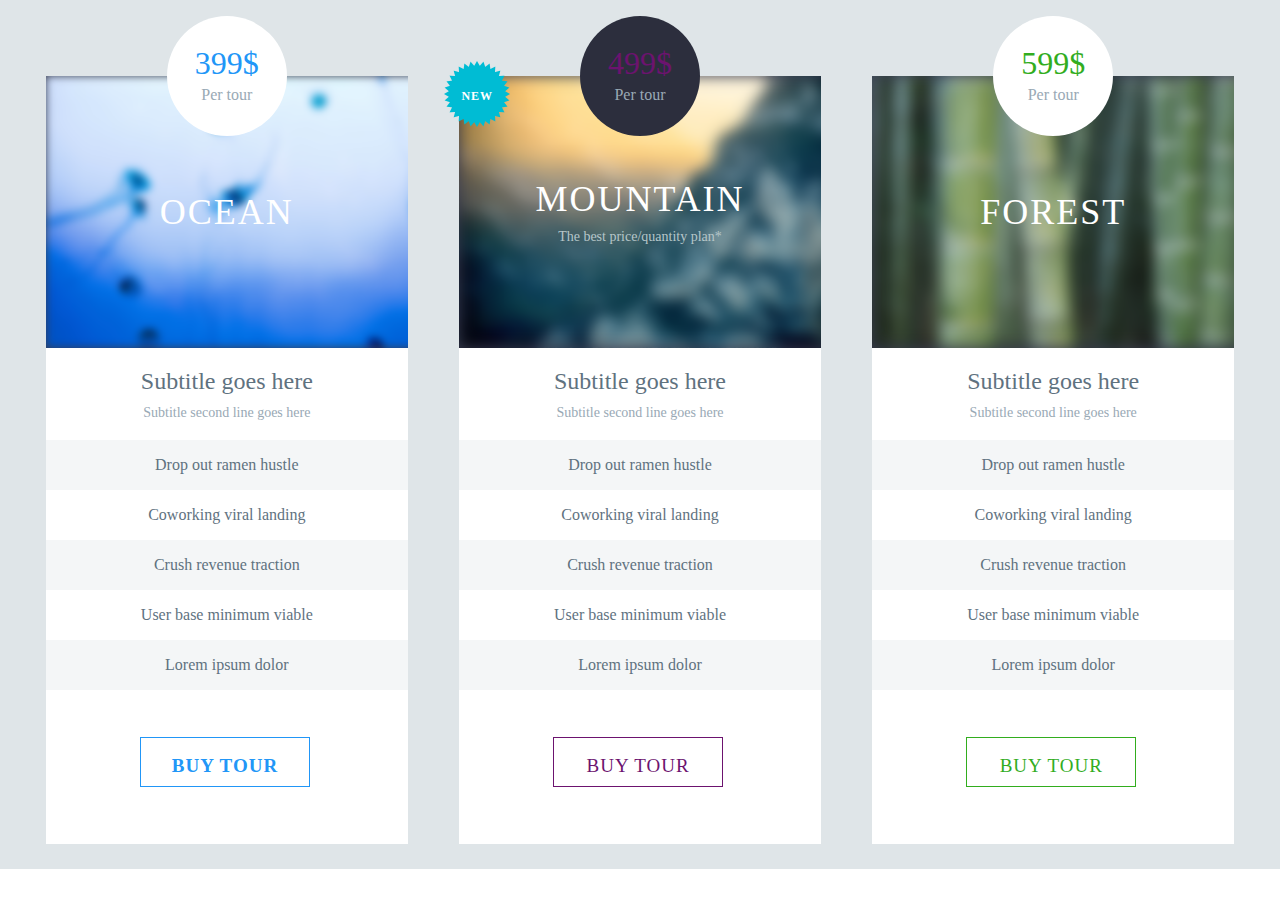
==== popup.html @ 31c784b2 "Remake repo" ====
<!DOCTYPE html>
<html lang="en">
  <head>
    <meta charset="UTF-8" />
    <meta name="viewport" content="width=device-width, initial-scale=1.0" />
    <title>Document</title>
    <link rel="stylesheet" href="popup.css" />
    <script src="popup.js"></script>
  </head>
  <body>
    <div class="background background1">
      <div class="price-table">
        <div class="price-box ocean">
            <div>
                <p class="price">399$</p>
                <p class="price-subtitle">Per tour</p>
            </div>
        </div>
        <div class="drop-out">
          <div class="descripe-box ocean-theme">
            <p class="descripe-first-subtitle">OCEAN</p>
          </div>
          <div class="subcription">
            <div>
                <p class="subtitle">Subtitle goes here</p>
                <p class="second-subtitle">Subtitle second line goes here</p>
            </div>
        </div>
          <div class="dropout-text">
            <p class="">Drop out ramen hustle</p>
            <p class="">Coworking viral landing</p>
            <p class="">Crush revenue traction</p>
            <p class="">User base minimum viable</p>
            <p class="">Lorem ipsum dolor</p>
          </div>
          <div>
            <button id="button" class="btn btn-1">Buy tour</button>
          </div>
        </div>
      </div>
      <div class="price-table">
        <div class="price-box mountain">
            <div>
                <p>499$</p>
                <p class="price-subtitle">Per tour</p>
            </div>
        </div>
        <div class="new">
            <p class="new-title">New</p>
        </div>
        <div class="drop-out">
          <div class="descripe-box mountain-theme">
            <div>
                <p class="descripe-first-subtitle">Mountain</p>
                <p class="descripe-second-subtitle">The best price/quantity plan*</p>
            </div>
         </div>
          <div class="subcription">
            <div>
                <p class="subtitle">Subtitle goes here</p>
                <p class="second-subtitle">Subtitle second line goes here</p>
            </div>
        </div>
          <div class="dropout-text">
            <p class="">Drop out ramen hustle</p>
            <p class="">Coworking viral landing</p>
            <p class="">Crush revenue traction</p>
            <p class="">User base minimum viable</p>
            <p class="">Lorem ipsum dolor</p>
          </div>
          <div>
            <button id="button" class="btn btn-2">Buy tour</button>
          </div>
        </div>
      </div>
      <div class="price-table">
        <div class="price-box forest">
              <div>
                <p class="price">599$</p>
                <p class="price-subtitle">Per tour</p>
            </div>
        </div>
        <div class="drop-out">
          <div class="descripe-box forest-theme">
            <p class="descripe-first-subtitle">Forest</p>
        </div>
        <div class="subcription">
            <div>
                <p class="subtitle">Subtitle goes here</p>
                <p class="second-subtitle">Subtitle second line goes here</p>
            </div>
        </div>
          <div class="dropout-text">
            <p class="">Drop out ramen hustle</p>
            <p class="">Coworking viral landing</p>
            <p class="">Crush revenue traction</p>
            <p class="">User base minimum viable</p>
            <p class="">Lorem ipsum dolor</p>
          </div>
          <div>
            <button id="button" class="btn btn-3">Buy tour</button>
          </div>
        </div>
      </div>
    </div>
  </body>
</html>
---- popup.css ----
/* .background{
    width: 1920px;
    height: 1088px;
    padd
    background-color: #99a7a2;
} */
html{

}
body{
    height: 100%;
    margin: 0;
    padding: 0;
}


.background1{
    width: 100%;
    height: 100%;
    /* opacity: 0.702; */
    background-color: #dfe5e8;
    display: flex;
    justify-content: center;
    align-items: center;
}

.price-table{   
    width: 362px;
    height: 768px;
    margin: 2%;
    position: relative;
    padding-top: 50px;
}

/* Price radius box */
.price-box{
    width: 120px;
    height: 120px;
    border-radius: 60px;
    position: absolute;
    left:50%;
    transform: translate(-50%,-50%);
    z-index: 1;
    display: flex;
    justify-content: center;
    align-items: center;
    font-size: 32px;
    line-height: 37px;
    font-weight: 300;
    font-family: "Source Sans Pro";
    text-align: center;
}

.price-box p{
    margin: 0px !important;
}



.price-subtitle{
    font-size: 16px;
    line-height: 25px;
    color: #99a9b5;
    font-weight: 400;
    font-family: "Source Sans Pro";
    text-align: center;
}
/* .price{
    font-size: 32px;
    line-height: 37px;
    color: #2196f7;
    font-weight: 300;
    font-family: "Source Sans Pro";
    text-align: center;
} */
/* sub box */
.descripe-box{
    width: 362px;
    height: 272px;
    background-color: #393d50;
    display: flex;
    justify-content: center;
    align-items: center;
}
.descripe-box p{
    margin: 0px !important;
}

/* style */
.ocean{
    background-color: #ffffff;
    color: #2196f7;
}
.forest{
    background-color: #ffffff;
    color: #32ad1e;
}
.mountain{
    background-color: #2c2e3d;
    color: #6c136f;
}
/* dropout theme */
.ocean-theme{
    background-image: url(static/image/ocean.png);
    background-size: cover;
}
.mountain-theme{
    background-image: url(static/image/mountain.png);
    background-size: cover;
}
.forest-theme{
    background-image: url(static/image/forest.png);
    background-size: cover;
}
.descripe-first-subtitle{
    font-size: 36px;
    letter-spacing: 2px;
    line-height: 50px;
    text-transform: uppercase;
    color: #ffffff;
    font-weight: 300;
    font-family: "Montserrat";
    text-align: center;
}
.descripe-second-subtitle{
    font-size: 14px;
    line-height: 25px;
    color: #b6c6c9;
    font-weight: 400;
    font-family: "Source Sans Pro";
    text-align: center;
}
/* dropout */
.drop-out{
    width: 362px;
    height: 768px;
    background-color: #ffffff;
}
.dropout-text{
    width: 180px;
    height: 331px;
    font-size: 16px;
    line-height: 50px;
    color: #5f727f;
    font-weight: 400;
    font-family: "Source Sans Pro";
    text-align: center;
    display: contents;
}
.dropout-text p{
    margin: 0px !important;
}
.dropout-text p:nth-child(odd){
    width: 362px;
    height: 50px;
    background-color: #f4f6f7;
}
/* button */
.btn{
    cursor: pointer;
    width: 170px;
    height: 50px;
    background-color: #ffffff;
    border: 1px solid #2196f7;
    font-size: 15px;
    letter-spacing: 1px;
    line-height: 54px;
    text-transform: uppercase;
    color: #2196f7;
    font-weight: bold;
    font-family: "Montserrat";
    text-align: center;
    margin-top: 13%;
    margin-left: 26%;
}
.btn-1{
    width: 170px;
    height: 50px;
    background-color: #ffffff;
    border: 1px solid #2196f7;
    font-size: 19px;
    letter-spacing: 1px;
    line-height: 54px;
    text-transform: uppercase;
    color: #2196f7;
    font-weight: bold;
    font-family: "Montserrat";
    text-align: center;
    margin-top: 13%;
    margin-left: 26%;
}
.btn-2{
    width: 170px;
    height: 50px;
    background-color: #ffffff;
    border: 1px solid #6c136f;
    font-size: 19px;
    letter-spacing: 1px;
    line-height: 54px;
    text-transform: uppercase;
    color: #6c136f;
    font-weight: 300;
    font-family: "Montserrat";
    text-align: center;
    margin-top: 13%;
    margin-left: 26%;
}
.btn-3{
    width: 170px;
    height: 50px;
    background-color: #ffffff;
    border: 1px solid #32ad1e;
    font-size: 19px;
    letter-spacing: 1px;
    line-height: 54px;
    text-transform: uppercase;
    color: #32ad1e;
    font-weight: 300;
    font-family: "Montserrat";
    text-align: center;
    margin-top: 13%;
    margin-left: 26%;
}
.btn-1:hover{
    font-size: 19px;
    letter-spacing: 1px;
    line-height: 54px;
    text-transform: uppercase;
    color: #ffffff;
    font-weight: 300;
    font-family: "Montserrat";
    text-align: center;
    width: 170px;
    height: 50px;
    background-color: #2196f7;
    margin-top: 13%;
    margin-left: 26%;
}
.btn-2:hover{
    font-size: 19px;
    letter-spacing: 1px;
    line-height: 54px;
    text-transform: uppercase;
    color: #ffffff;
    font-weight: 300;
    font-family: "Montserrat";
    text-align: center;
    width: 170px;
    height: 50px;
    background-color: #6c136f;
    margin-top: 13%;
    margin-left: 26%;
}
.btn-3:hover{
    font-size: 19px;
    letter-spacing: 1px;
    line-height: 54px;
    text-transform: uppercase;
    color: #ffffff;
    font-weight: 300;
    font-family: "Montserrat";
    text-align: center;
    width: 170px;
    height: 50px;
    background-color: #32ad1e;
    margin-top: 13%;
    margin-left: 26%;
}
/* dropout-subtitle */
.subcription{
    display: flex;
    justify-content: center;
    align-items: center;
    padding: 15px;
}
.subcription p {
    margin: 0px !important;

}
.subtitle{
    font-size: 24px;
    line-height: 37px;
    color: #5f727f;
    font-weight: 300;
    font-family: "Source Sans Pro";
    text-align: center;
}
.second-subtitle{
    font-size: 14px;
    line-height: 25px;
    color: #99a9b5;
    font-weight: 400;
    font-family: "Source Sans Pro";
    text-align: center;
}
/* New-pick */
.new{
    width: 66px;
    height: 66px;
    font-size: 12px;
    letter-spacing: 1px;
    line-height: 50px;
    text-transform: uppercase;
    color: #ffffff;
    font-weight: 700;
    font-family: "Montserrat";
    position: absolute;
    z-index: 1;
    transform: translate(-15px,-15px);
    background-image: url(static/image/newmark.png);
    background-size: cover;
}
.new-title{
    position: absolute;
    transform: translate(55%,-5%);
}


/* responsive */
/* for vertical phone */
/* for horizontal phone */
@media screen and (max-width:480px) and (min-width:321px){
    
}
/* for vertical tablet */
@media screen and (max-width:749px) and (min-width:481px){
    
}
/* for horizontal tablet  and vertical big tablet*/
@media screen and (max-width:1023px) and (min-width:750px){
    .price-table{
        width: 200px;
        height: 360px;
        padding: 20px;
        text-align: center;
        align-items: center;
    }
    .price-box{
        width: 58px;
        height: 58px;
        border-radius: 45px;
        font-size: 14px;
        line-height: 12px;
    }
    .price-subtitle{
        font-size: 10px;
        line-height: 6px;
    }
    .descripe-box{
        width: 195px;
        height: 110px;
    }
    .descripe-first-subtitle{
        font-size: 14px;
        letter-spacing: 2px;
        line-height: 25px;
    }
    .descripe-second-subtitle{
        font-size: 10px;
        line-height: 1%;
    }
    .drop-out{
        width: 195px;
        height: 360px;
    }
    .dropout-text{
        width: 195px;
        height: 140px;
        font-size: 12px;
        line-height: 30px;
    }
    .dropout-text p:nth-child(odd){
        width: 195px;
        height: 30px;
    }
    /* button */
    .btn{
        margin-top: 8%;
        margin-left: 3%;
    }
    .btn-1{
        width: 80px;
        height: 25px;
        font-size: 8px;
        line-height: 16.5px;
    }
    .btn-2{
        width: 80px;
        height: 25px;
        font-size: 8px;
        line-height: 16.5px;
    }
    .btn-3{
        width: 80px;
        height: 25px;
        font-size: 8px;
        line-height: 16.5px;
    }
    .btn-1:hover{
        margin-top: 8%;
        margin-left: 3%;
        width: 80px;
        height: 25px;
        font-size: 8px;
        line-height: 16.5px;
    }
    .btn-2:hover{
        margin-top: 8%;
        margin-left: 3%;
        width: 80px;
        height: 25px;
        font-size: 8px;
        line-height: 16.5px;
    }
    .btn-3:hover{
        margin-top: 8%;
        margin-left: 3%;
        width: 80px;
        height: 25px;
        font-size: 8px;
        line-height: 16.5px;
    }
    /* dropout-subtitle */
    .subcription{
        padding: 10px;
    }
    .subtitle{
        font-size: 14px;
        line-height: 14px;
    }
    .second-subtitle{
        font-size: 10px;
        line-height: 10px;
    }
    /* New-pick */
    .new{
        max-width: 40px;
        max-height: 40px;
        font-size: 10px;
        letter-spacing: 1px;
        line-height: 20px;
        transform: translate(-15px,-15px);
    }
    .new-title{
        position: absolute;
        transform: translate(30%,0%);
    }
    
}
/* for horizontal big tablet*/
@media screen and (min-width: 1024px) and (max-width: 1240px){
    .price-table{
        width: 250px;
        height: 550px;
        padding: 20px;
        text-align: center;
        align-items: center;
    }
    .price-box{
        width: 60px;
        height: 60px;
        border-radius: 60px;
        font-size: 14px;
        line-height: 12px;
    }
    .price-subtitle{
        font-size: 12px;
        line-height: 6px;
    }
    .descripe-box{
        width: 250px;
        height: 140px;
    }
    .descripe-first-subtitle{
        font-size: 18px;
        letter-spacing: 2px;
        line-height: 25px;
    }
    .descripe-second-subtitle{
        font-size: 14px;
        line-height: 1%;
    }
    .drop-out{
        width: 250px;
        height: 550px;
    }
    .dropout-text{
        width: 250px;
        height: 180px;
        font-size: 12px;
        line-height: 50px;
    }
    .dropout-text p:nth-child(odd){
        width: 250px;
        height: 50px;
    }
    /* button */
    .btn{
        margin-top: 12%;
        margin-left: 0%;
    }
    .btn-1{
        width: 100px;
        height: 35px;
        font-size: 12px;
        line-height: 16.5px;
    }
    .btn-2{
        width: 100px;
        height: 35px;
        font-size: 12px;
        line-height: 16.5px;
    }
    .btn-3{
        width: 100px;
        height: 35px;
        font-size: 12px;
        line-height: 16.5px;
    }
    .btn-1:hover{
        margin-top: 12%;
        margin-left: 0%;
        width: 100px;
        height: 35px;
        font-size: 12px;
        line-height: 16.5px;
    }
    .btn-2:hover{
        margin-top: 12%;
        margin-left: 0%;
        width: 100px;
        height: 35px;
        font-size: 12px;
        line-height: 16.5px;
    }
    .btn-3:hover{
        margin-top: 12%;
        margin-left: 0%;
        width: 100px;
        height: 35px;
        font-size: 12px;
        line-height: 16.5px;
    }
    /* dropout-subtitle */
    .subcription{
        padding: 20px;
    }
    .subtitle{
        font-size: 16px;
        line-height: 16px;
    }
    .second-subtitle{
        font-size: 12px;
        line-height: 20px;
    }
    /* New-pick */
    .new{
        max-width: 55px;
        max-height: 55px;
        font-size: 12px;
        letter-spacing: 1px;
        line-height: 20px;
        transform: translate(-20px,-15px);
    }
    .new-title{
        position: absolute;
        transform: translate(40%,25%);
    }
}
/* for desktop*/
@media screen and (min-width: 1240px) {
    .background1, .price-table , .drop-out{
        max-width: 100%;
    }
}
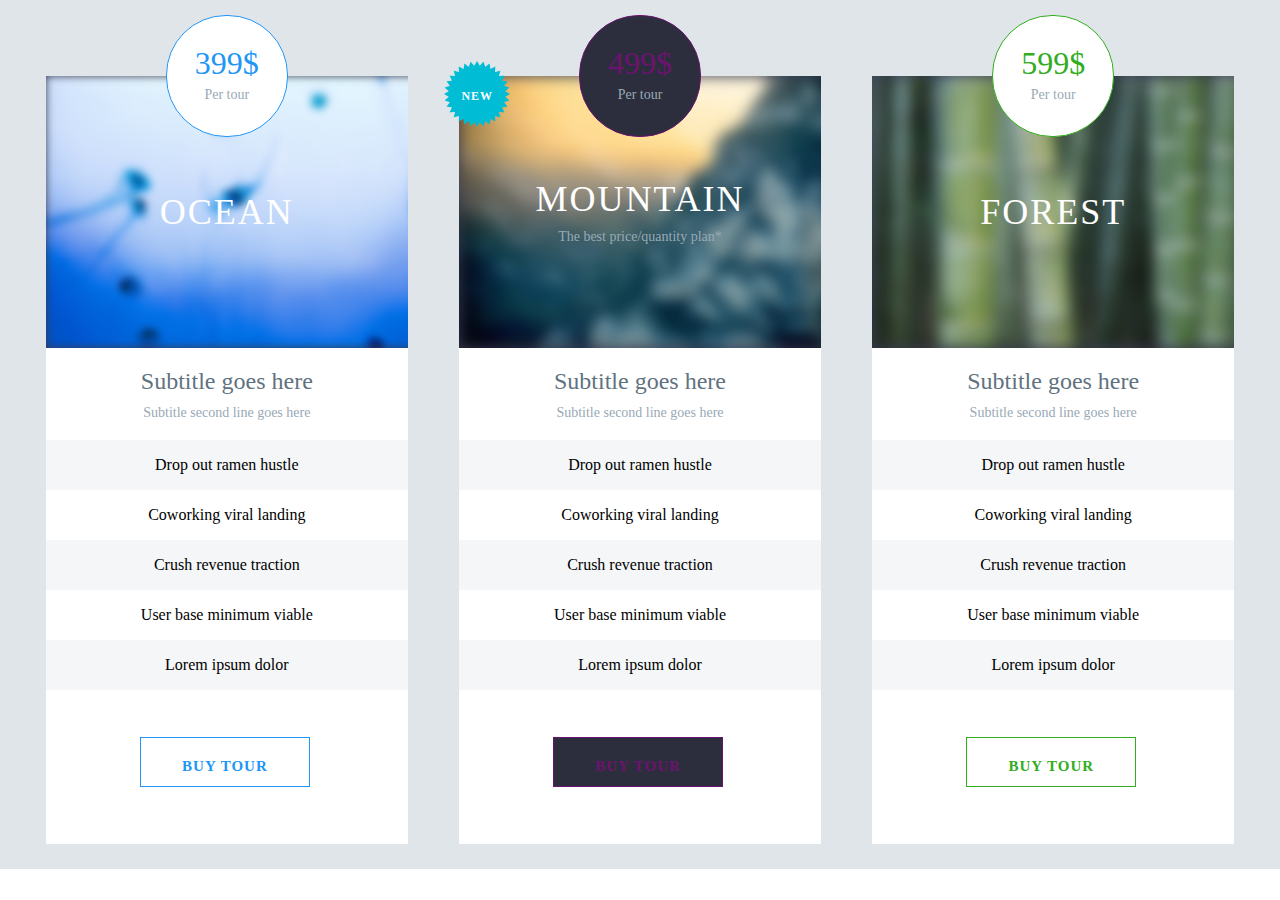
==== commit 278f8a05: "Fix All comment lines" ====
--- a/popup.html
+++ b/popup.html
@@ -8,17 +8,17 @@
     <script src="popup.js"></script>
   </head>
   <body>
-    <div class="background background1">
+    <div class="flex container">
       <div class="price-table">
         <div class="price-box ocean">
             <div>
-                <p class="price">399$</p>
-                <p class="price-subtitle">Per tour</p>
+                <p> 399$ </p>
+                <p class="second-subtitle">Per tour</p>
             </div>
         </div>
         <div class="drop-out">
           <div class="descripe-box ocean-theme">
-            <p class="descripe-first-subtitle">OCEAN</p>
+            <p class="description">OCEAN</p>
           </div>
           <div class="subcription">
             <div>
@@ -34,7 +34,7 @@
             <p class="">Lorem ipsum dolor</p>
           </div>
           <div>
-            <button id="button" class="btn btn-1">Buy tour</button>
+            <button id="button" class="btn ocean">Buy tour</button>
           </div>
         </div>
       </div>
@@ -42,7 +42,7 @@
         <div class="price-box mountain">
             <div>
                 <p>499$</p>
-                <p class="price-subtitle">Per tour</p>
+                <p class="second-subtitle">Per tour</p>
             </div>
         </div>
         <div class="new">
@@ -51,8 +51,8 @@
         <div class="drop-out">
           <div class="descripe-box mountain-theme">
             <div>
-                <p class="descripe-first-subtitle">Mountain</p>
-                <p class="descripe-second-subtitle">The best price/quantity plan*</p>
+                <p class="description">Mountain</p>
+                <p class="second-subtitle">The best price/quantity plan*</p>
             </div>
          </div>
           <div class="subcription">
@@ -69,7 +69,7 @@
             <p class="">Lorem ipsum dolor</p>
           </div>
           <div>
-            <button id="button" class="btn btn-2">Buy tour</button>
+            <button id="button" class="btn mountain">Buy tour</button>
           </div>
         </div>
       </div>
@@ -77,12 +77,12 @@
         <div class="price-box forest">
               <div>
                 <p class="price">599$</p>
-                <p class="price-subtitle">Per tour</p>
+                <p class="second-subtitle">Per tour</p>
             </div>
         </div>
         <div class="drop-out">
           <div class="descripe-box forest-theme">
-            <p class="descripe-first-subtitle">Forest</p>
+            <p class="description">Forest</p>
         </div>
         <div class="subcription">
             <div>
@@ -91,14 +91,14 @@
             </div>
         </div>
           <div class="dropout-text">
-            <p class="">Drop out ramen hustle</p>
-            <p class="">Coworking viral landing</p>
-            <p class="">Crush revenue traction</p>
-            <p class="">User base minimum viable</p>
-            <p class="">Lorem ipsum dolor</p>
+            <p>Drop out ramen hustle</p>
+            <p>Coworking viral landing</p>
+            <p>Crush revenue traction</p>
+            <p>User base minimum viable</p>
+            <p>Lorem ipsum dolor</p>
           </div>
           <div>
-            <button id="button" class="btn btn-3">Buy tour</button>
+            <button id="button" class="btn forest">Buy tour</button>
           </div>
         </div>
       </div>
--- a/popup.css
+++ b/popup.css
@@ -1,27 +1,37 @@
-/* .background{
-    width: 1920px;
-    height: 1088px;
-    padd
-    background-color: #99a7a2;
-} */
+:root{
+    --blue: #2196f7;
+    --gray: #dfe5e8;
+    --purple: #6c136f;
+    --green: #32ad1e;
+    --white: #ffffff;
+    --q-black: #393d50;
+    --q-white: #f4f6f7;
+    --q-gray: #5f727f;
+    --qq-gray: #99a9b5;
+    --qq-black: #2c2e3d;
+}
+
 html{
 
 }
+*{
+    font-family: "Source Sans Pro";
+}
 body{
-    height: 100%;
     margin: 0;
     padding: 0;
 }
-
-
-.background1{
+/* flex box */
+.flex{
+    display: flex;
+    justify-content: center;
+    align-items: center;
+}
+.container{
     width: 100%;
     height: 100%;
     /* opacity: 0.702; */
-    background-color: #dfe5e8;
-    display: flex;
-    justify-content: center;
-    align-items: center;
+    background-color: var(--gray);
 }
 
 .price-table{   
@@ -47,7 +57,6 @@
     font-size: 32px;
     line-height: 37px;
     font-weight: 300;
-    font-family: "Source Sans Pro";
     text-align: center;
 }
 
@@ -55,29 +64,11 @@
     margin: 0px !important;
 }
 
-
-
-.price-subtitle{
-    font-size: 16px;
-    line-height: 25px;
-    color: #99a9b5;
-    font-weight: 400;
-    font-family: "Source Sans Pro";
-    text-align: center;
-}
-/* .price{
-    font-size: 32px;
-    line-height: 37px;
-    color: #2196f7;
-    font-weight: 300;
-    font-family: "Source Sans Pro";
-    text-align: center;
-} */
 /* sub box */
 .descripe-box{
     width: 362px;
     height: 272px;
-    background-color: #393d50;
+    background-color: var(--q-black);
     display: flex;
     justify-content: center;
     align-items: center;
@@ -88,16 +79,19 @@
 
 /* style */
 .ocean{
-    background-color: #ffffff;
-    color: #2196f7;
+    border: 1px solid var(--blue);
+    background-color: var(--white);
+    color: var(--blue);
 }
 .forest{
-    background-color: #ffffff;
-    color: #32ad1e;
+    border: 1px solid var(--green);
+    background-color: var(--white);
+    color: var(--green);
 }
 .mountain{
-    background-color: #2c2e3d;
-    color: #6c136f;
+    border: 1px solid var(--purple);
+    background-color: var(--qq-black);
+    color: var(--purple);
 }
 /* dropout theme */
 .ocean-theme{
@@ -112,38 +106,29 @@
     background-image: url(static/image/forest.png);
     background-size: cover;
 }
-.descripe-first-subtitle{
+.description{
     font-size: 36px;
     letter-spacing: 2px;
     line-height: 50px;
     text-transform: uppercase;
-    color: #ffffff;
+    color: var(--white);
     font-weight: 300;
     font-family: "Montserrat";
     text-align: center;
 }
-.descripe-second-subtitle{
-    font-size: 14px;
-    line-height: 25px;
-    color: #b6c6c9;
-    font-weight: 400;
-    font-family: "Source Sans Pro";
-    text-align: center;
-}
+
 /* dropout */
 .drop-out{
     width: 362px;
     height: 768px;
-    background-color: #ffffff;
+    background-color: var(--white);
 }
 .dropout-text{
     width: 180px;
     height: 331px;
     font-size: 16px;
     line-height: 50px;
-    color: #5f727f;
     font-weight: 400;
-    font-family: "Source Sans Pro";
     text-align: center;
     display: contents;
 }
@@ -153,116 +138,66 @@
 .dropout-text p:nth-child(odd){
     width: 362px;
     height: 50px;
-    background-color: #f4f6f7;
+    background-color: var(--q-white);
 }
 /* button */
 .btn{
     cursor: pointer;
     width: 170px;
     height: 50px;
-    background-color: #ffffff;
-    border: 1px solid #2196f7;
     font-size: 15px;
     letter-spacing: 1px;
     line-height: 54px;
     text-transform: uppercase;
-    color: #2196f7;
-    font-weight: bold;
+    font-weight: bolder ;
     font-family: "Montserrat";
     text-align: center;
     margin-top: 13%;
     margin-left: 26%;
 }
-.btn-1{
-    width: 170px;
-    height: 50px;
-    background-color: #ffffff;
-    border: 1px solid #2196f7;
+.btn.forest:hover{
     font-size: 19px;
     letter-spacing: 1px;
     line-height: 54px;
     text-transform: uppercase;
-    color: #2196f7;
-    font-weight: bold;
+    color: var(--white);
+    font-weight: 300;
     font-family: "Montserrat";
     text-align: center;
+    width: 170px;
+    height: 50px;
+    background-color: var(--green);
     margin-top: 13%;
     margin-left: 26%;
 }
-.btn-2{
-    width: 170px;
-    height: 50px;
-    background-color: #ffffff;
-    border: 1px solid #6c136f;
+
+.btn.ocean:hover{
     font-size: 19px;
     letter-spacing: 1px;
     line-height: 54px;
     text-transform: uppercase;
-    color: #6c136f;
+    color: var(--white);
     font-weight: 300;
     font-family: "Montserrat";
     text-align: center;
+    width: 170px;
+    height: 50px;
+    background-color: var(--blue);
     margin-top: 13%;
     margin-left: 26%;
 }
-.btn-3{
-    width: 170px;
-    height: 50px;
-    background-color: #ffffff;
-    border: 1px solid #32ad1e;
+.btn.mountain:hover{
     font-size: 19px;
     letter-spacing: 1px;
     line-height: 54px;
     text-transform: uppercase;
-    color: #32ad1e;
+    color: var(--white);
     font-weight: 300;
     font-family: "Montserrat";
     text-align: center;
-    margin-top: 13%;
-    margin-left: 26%;
-}
-.btn-1:hover{
-    font-size: 19px;
-    letter-spacing: 1px;
-    line-height: 54px;
-    text-transform: uppercase;
-    color: #ffffff;
-    font-weight: 300;
-    font-family: "Montserrat";
-    text-align: center;
     width: 170px;
     height: 50px;
-    background-color: #2196f7;
-    margin-top: 13%;
-    margin-left: 26%;
-}
-.btn-2:hover{
-    font-size: 19px;
-    letter-spacing: 1px;
-    line-height: 54px;
-    text-transform: uppercase;
-    color: #ffffff;
-    font-weight: 300;
-    font-family: "Montserrat";
-    text-align: center;
-    width: 170px;
-    height: 50px;
-    background-color: #6c136f;
-    margin-top: 13%;
-    margin-left: 26%;
-}
-.btn-3:hover{
-    font-size: 19px;
-    letter-spacing: 1px;
-    line-height: 54px;
-    text-transform: uppercase;
-    color: #ffffff;
-    font-weight: 300;
-    font-family: "Montserrat";
-    text-align: center;
-    width: 170px;
-    height: 50px;
-    background-color: #32ad1e;
+    background-color: var(--purple);
     margin-top: 13%;
     margin-left: 26%;
 }
@@ -275,22 +210,19 @@
 }
 .subcription p {
     margin: 0px !important;
-
 }
 .subtitle{
     font-size: 24px;
     line-height: 37px;
-    color: #5f727f;
+    color: var(--q-gray);
     font-weight: 300;
-    font-family: "Source Sans Pro";
     text-align: center;
 }
 .second-subtitle{
     font-size: 14px;
     line-height: 25px;
-    color: #99a9b5;
+    color: var(--qq-gray);
     font-weight: 400;
-    font-family: "Source Sans Pro";
     text-align: center;
 }
 /* New-pick */
@@ -301,7 +233,7 @@
     letter-spacing: 1px;
     line-height: 50px;
     text-transform: uppercase;
-    color: #ffffff;
+    color: var(--white);
     font-weight: 700;
     font-family: "Montserrat";
     position: absolute;
@@ -318,16 +250,18 @@
 
 /* responsive */
 /* for vertical phone */
+@media screen and (max-width: 320px) {
+    
+}
 /* for horizontal phone */
 @media screen and (max-width:480px) and (min-width:321px){
     
 }
 /* for vertical tablet */
 @media screen and (max-width:749px) and (min-width:481px){
-    
-}
-/* for horizontal tablet  and vertical big tablet*/
-@media screen and (max-width:1023px) and (min-width:750px){
+    .flex{
+        flex-wrap: wrap;
+    }
     .price-table{
         width: 200px;
         height: 360px;
@@ -342,23 +276,15 @@
         font-size: 14px;
         line-height: 12px;
     }
-    .price-subtitle{
-        font-size: 10px;
-        line-height: 6px;
-    }
     .descripe-box{
         width: 195px;
         height: 110px;
     }
-    .descripe-first-subtitle{
+    .description{
         font-size: 14px;
         letter-spacing: 2px;
         line-height: 25px;
     }
-    .descripe-second-subtitle{
-        font-size: 10px;
-        line-height: 1%;
-    }
     .drop-out{
         width: 195px;
         height: 360px;
@@ -377,42 +303,28 @@
     .btn{
         margin-top: 8%;
         margin-left: 3%;
-    }
-    .btn-1{
         width: 80px;
         height: 25px;
         font-size: 8px;
         line-height: 16.5px;
     }
-    .btn-2{
+    .btn.ocean:hover{
+        margin-top: 8%;
+        margin-left: 3%;
         width: 80px;
         height: 25px;
         font-size: 8px;
         line-height: 16.5px;
     }
-    .btn-3{
+    .btn.mountain:hover{
+        margin-top: 8%;
+        margin-left: 3%;
         width: 80px;
         height: 25px;
         font-size: 8px;
         line-height: 16.5px;
     }
-    .btn-1:hover{
-        margin-top: 8%;
-        margin-left: 3%;
-        width: 80px;
-        height: 25px;
-        font-size: 8px;
-        line-height: 16.5px;
-    }
-    .btn-2:hover{
-        margin-top: 8%;
-        margin-left: 3%;
-        width: 80px;
-        height: 25px;
-        font-size: 8px;
-        line-height: 16.5px;
-    }
-    .btn-3:hover{
+    .btn.forest:hover{
         margin-top: 8%;
         margin-left: 3%;
         width: 80px;
@@ -445,6 +357,107 @@
         position: absolute;
         transform: translate(30%,0%);
     }
+}
+/* for horizontal tablet  and vertical big tablet*/
+@media screen and (max-width:1023px) and (min-width:750px){
+    .flex{
+        flex-wrap: wrap;
+    }
+    .price-table{
+        width: 350px;
+        height: 750px;
+        padding: 50px;
+        text-align: center;
+        align-items: center;
+    }
+    .price-box{
+        width: 100px;
+        height: 100px;
+        border-radius: 50px;
+        font-size: 30px;
+        line-height: 30px;
+    }
+    .descripe-box{
+        width: 350px;
+        height: 220px;
+    }
+    .description{
+        font-size: 30px;
+        letter-spacing: 2px;
+        line-height: 25px;
+    }
+    .drop-out{
+        width: 350px;
+        height: 750px;
+    }
+    .dropout-text{
+        width: 350px;
+        height: 140px;
+        font-size: 15px;
+        line-height: 60px;
+    }
+    .dropout-text p:nth-child(odd){
+        width: 350px;
+        height: 60px;
+    }
+    /* button */
+    .btn{
+        margin-top: 12%;
+        margin-left: 3%;
+        width: 150px;
+        height: 45px;
+        font-size: 20px;
+        line-height: 30px;
+    }
+    .btn.ocean:hover{
+        margin-top: 12%;
+        margin-left: 3%;
+        width: 150px;
+        height: 45px;
+        font-size: 20px;
+        line-height: 30px;
+    }
+    .btn.mountain:hover{
+        margin-top: 12%;
+        margin-left: 3%;
+        width: 150px;
+        height: 45px;
+        font-size: 20px;
+        line-height: 30px;
+    }
+    .btn.forest:hover{
+        margin-top: 12%;
+        margin-left: 3%;
+        width: 150px;
+        height: 45px;
+        font-size: 20px;
+        line-height: 30px;
+    }
+    /* dropout-subtitle */
+    .subcription{
+        padding: 30px;
+    }
+    .subtitle{
+        font-size: 20px;
+        line-height: 20px;
+    }
+    .second-subtitle{
+        font-size: 15px;
+        line-height: 15px;
+    }
+    /* New-pick */
+    .new{
+        max-width: 90px;
+        max-height: 90px;
+        font-size: 15px;
+        letter-spacing: 1px;
+        line-height: 20px;
+        transform: translate(-25px,-25px);
+    }
+    .new-title{
+        position: absolute;
+        transform: translate(38%,50%);
+    }
     
 }
 /* for horizontal big tablet*/
@@ -463,23 +476,15 @@
         font-size: 14px;
         line-height: 12px;
     }
-    .price-subtitle{
-        font-size: 12px;
-        line-height: 6px;
-    }
     .descripe-box{
         width: 250px;
         height: 140px;
     }
-    .descripe-first-subtitle{
+    .description{
         font-size: 18px;
         letter-spacing: 2px;
         line-height: 25px;
     }
-    .descripe-second-subtitle{
-        font-size: 14px;
-        line-height: 1%;
-    }
     .drop-out{
         width: 250px;
         height: 550px;
@@ -498,26 +503,12 @@
     .btn{
         margin-top: 12%;
         margin-left: 0%;
-    }
-    .btn-1{
         width: 100px;
         height: 35px;
         font-size: 12px;
         line-height: 16.5px;
     }
-    .btn-2{
-        width: 100px;
-        height: 35px;
-        font-size: 12px;
-        line-height: 16.5px;
-    }
-    .btn-3{
-        width: 100px;
-        height: 35px;
-        font-size: 12px;
-        line-height: 16.5px;
-    }
-    .btn-1:hover{
+    .btn.ocean:hover{
         margin-top: 12%;
         margin-left: 0%;
         width: 100px;
@@ -525,7 +516,7 @@
         font-size: 12px;
         line-height: 16.5px;
     }
-    .btn-2:hover{
+    .btn.mountain:hover{
         margin-top: 12%;
         margin-left: 0%;
         width: 100px;
@@ -533,7 +524,7 @@
         font-size: 12px;
         line-height: 16.5px;
     }
-    .btn-3:hover{
+    .btn.forest:hover{
         margin-top: 12%;
         margin-left: 0%;
         width: 100px;
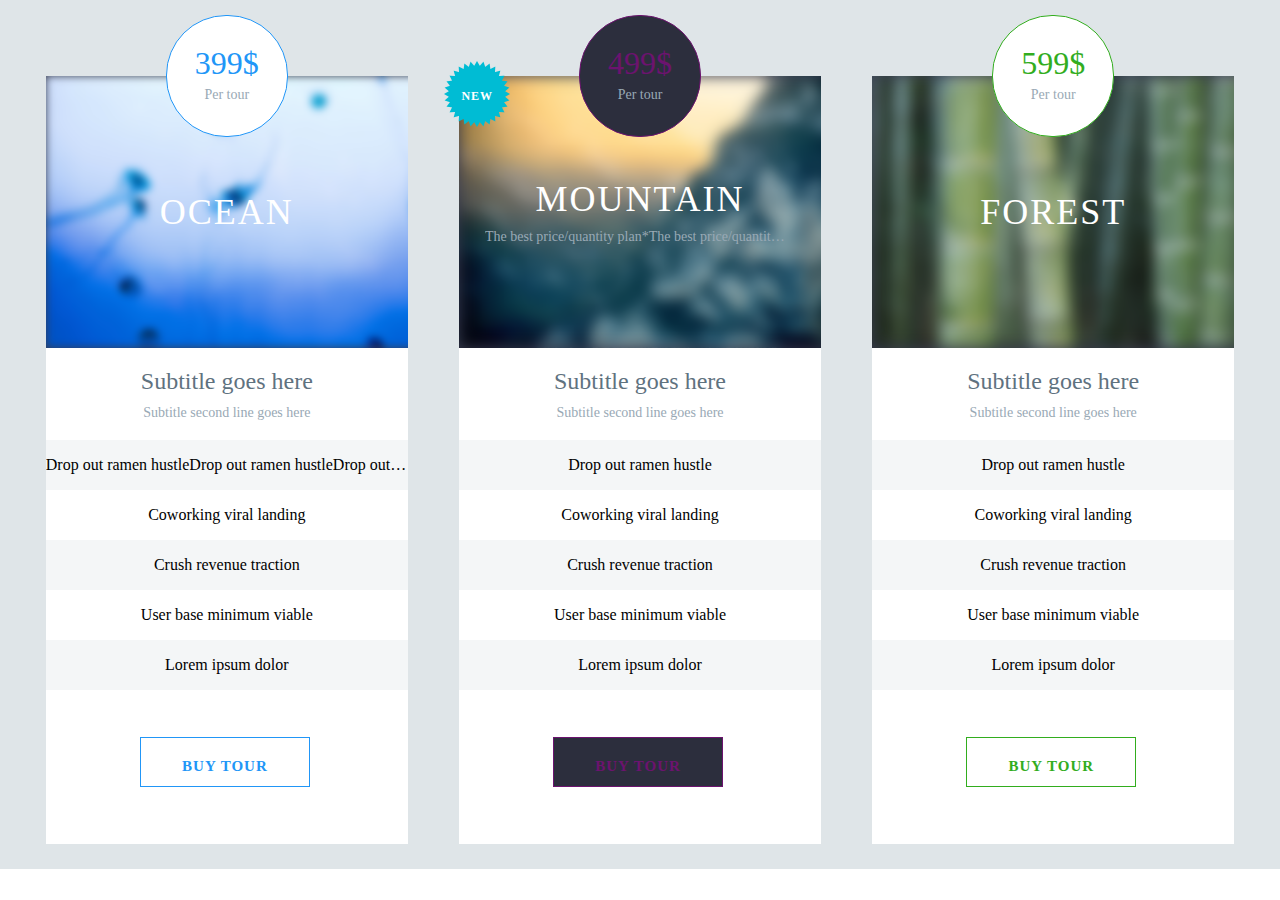
==== commit 61e8b56d: "Text: Overflow subcribes and subtitles" ====
--- a/popup.html
+++ b/popup.html
@@ -5,33 +5,35 @@
     <meta name="viewport" content="width=device-width, initial-scale=1.0" />
     <title>Document</title>
     <link rel="stylesheet" href="popup.css" />
-    <script src="popup.js"></script>
   </head>
   <body>
-    <div class="flex container">
+    <div class="flex-center container">
       <div class="price-table">
         <div class="price-box ocean">
-            <div>
-                <p> 399$ </p>
-                <p class="second-subtitle">Per tour</p>
-            </div>
+          <div>
+            <p>399$</p>
+            <p class="second-subtitle">Per tour</p>
+          </div>
         </div>
         <div class="drop-out">
-          <div class="descripe-box ocean-theme">
+          <div class="flex-center descripe-box ocean-theme">
             <p class="description">OCEAN</p>
           </div>
           <div class="subcription">
             <div>
-                <p class="subtitle">Subtitle goes here</p>
-                <p class="second-subtitle">Subtitle second line goes here</p>
+              <p class="subtitle">Subtitle goes here</p>
+              <p class="second-subtitle">Subtitle second line goes here</p>
             </div>
-        </div>
+          </div>
           <div class="dropout-text">
-            <p class="">Drop out ramen hustle</p>
-            <p class="">Coworking viral landing</p>
-            <p class="">Crush revenue traction</p>
-            <p class="">User base minimum viable</p>
-            <p class="">Lorem ipsum dolor</p>
+            <p>
+              Drop out ramen hustleDrop out ramen hustleDrop out ramen
+              hustleDrop out ramen hustle
+            </p>
+            <p>Coworking viral landing</p>
+            <p>Crush revenue traction</p>
+            <p>User base minimum viable</p>
+            <p>Lorem ipsum dolor</p>
           </div>
           <div>
             <button id="button" class="btn ocean">Buy tour</button>
@@ -40,33 +42,37 @@
       </div>
       <div class="price-table">
         <div class="price-box mountain">
-            <div>
-                <p>499$</p>
-                <p class="second-subtitle">Per tour</p>
-            </div>
+          <div>
+            <p>499$</p>
+            <p class="second-subtitle">Per tour</p>
+          </div>
         </div>
         <div class="new">
-            <p class="new-title">New</p>
+          <p class="new-title">New</p>
         </div>
         <div class="drop-out">
-          <div class="descripe-box mountain-theme">
-            <div>
-                <p class="description">Mountain</p>
-                <p class="second-subtitle">The best price/quantity plan*</p>
+          <div class="flex-center descripe-box mountain-theme">
+            <div class="description">Mountain</div>
+            <div class="second-subtitle">
+              <p>
+                The best price/quantity plan*The best price/quantity plan*The
+                best price/quantity plan*The best price/quantity plan*The best
+                price/quantity plan*
+              </p>
             </div>
-         </div>
+          </div>
           <div class="subcription">
             <div>
-                <p class="subtitle">Subtitle goes here</p>
-                <p class="second-subtitle">Subtitle second line goes here</p>
+              <p class="subtitle">Subtitle goes here</p>
+              <p class="second-subtitle">Subtitle second line goes here</p>
             </div>
-        </div>
+          </div>
           <div class="dropout-text">
-            <p class="">Drop out ramen hustle</p>
-            <p class="">Coworking viral landing</p>
-            <p class="">Crush revenue traction</p>
-            <p class="">User base minimum viable</p>
-            <p class="">Lorem ipsum dolor</p>
+            <p>Drop out ramen hustle</p>
+            <p>Coworking viral landing</p>
+            <p>Crush revenue traction</p>
+            <p>User base minimum viable</p>
+            <p>Lorem ipsum dolor</p>
           </div>
           <div>
             <button id="button" class="btn mountain">Buy tour</button>
@@ -75,21 +81,21 @@
       </div>
       <div class="price-table">
         <div class="price-box forest">
-              <div>
-                <p class="price">599$</p>
-                <p class="second-subtitle">Per tour</p>
-            </div>
+          <div>
+            <p class="price">599$</p>
+            <p class="second-subtitle">Per tour</p>
+          </div>
         </div>
         <div class="drop-out">
-          <div class="descripe-box forest-theme">
+          <div class="flex-center descripe-box forest-theme">
             <p class="description">Forest</p>
-        </div>
-        <div class="subcription">
+          </div>
+          <div class="subcription">
             <div>
-                <p class="subtitle">Subtitle goes here</p>
-                <p class="second-subtitle">Subtitle second line goes here</p>
+              <p class="subtitle">Subtitle goes here</p>
+              <p class="second-subtitle">Subtitle second line goes here</p>
             </div>
-        </div>
+          </div>
           <div class="dropout-text">
             <p>Drop out ramen hustle</p>
             <p>Coworking viral landing</p>
--- a/popup.css
+++ b/popup.css
@@ -1,566 +1,639 @@
-:root{
-    --blue: #2196f7;
-    --gray: #dfe5e8;
-    --purple: #6c136f;
-    --green: #32ad1e;
-    --white: #ffffff;
-    --q-black: #393d50;
-    --q-white: #f4f6f7;
-    --q-gray: #5f727f;
-    --qq-gray: #99a9b5;
-    --qq-black: #2c2e3d;
-}
-
-html{
-
-}
-*{
-    font-family: "Source Sans Pro";
-}
-body{
-    margin: 0;
-    padding: 0;
+:root {
+  --blue: #2196f7;
+  --gray: #dfe5e8;
+  --purple: #6c136f;
+  --green: #32ad1e;
+  --white: #ffffff;
+  --q-black: #393d50;
+  --q-white: #f4f6f7;
+  --q-gray: #5f727f;
+  --qq-gray: #99a9b5;
+  --qq-black: #2c2e3d;
+}
+
+* {
+  font-family: "Source Sans Pro";
+}
+
+body {
+  margin: 0;
+  padding: 0;
 }
 /* flex box */
-.flex{
-    display: flex;
-    justify-content: center;
-    align-items: center;
-}
-.container{
-    width: 100%;
-    height: 100%;
-    /* opacity: 0.702; */
-    background-color: var(--gray);
-}
-
-.price-table{   
-    width: 362px;
-    height: 768px;
-    margin: 2%;
-    position: relative;
-    padding-top: 50px;
+.flex-center {
+  display: flex;
+  justify-content: center;
+  align-items: center;
+}
+
+.container {
+  width: 100%;
+  height: 100%;
+  /* opacity: 0.702; */
+  background-color: var(--gray);
+}
+
+.price-table {
+  width: 362px;
+  height: 768px;
+  margin: 2%;
+  position: relative;
+  padding-top: 50px;
 }
 
 /* Price radius box */
-.price-box{
-    width: 120px;
-    height: 120px;
-    border-radius: 60px;
-    position: absolute;
-    left:50%;
-    transform: translate(-50%,-50%);
-    z-index: 1;
-    display: flex;
-    justify-content: center;
-    align-items: center;
-    font-size: 32px;
-    line-height: 37px;
-    font-weight: 300;
-    text-align: center;
-}
-
-.price-box p{
-    margin: 0px !important;
+.price-box {
+  width: 120px;
+  height: 120px;
+  border-radius: 60px;
+  position: absolute;
+  left: 50%;
+  transform: translate(-50%, -50%);
+  z-index: 1;
+  display: flex;
+  justify-content: center;
+  align-items: center;
+  font-size: 32px;
+  line-height: 37px;
+  font-weight: 300;
+  text-align: center;
+}
+
+.price-box p {
+  margin: 0px !important;
 }
 
 /* sub box */
-.descripe-box{
-    width: 362px;
-    height: 272px;
-    background-color: var(--q-black);
-    display: flex;
-    justify-content: center;
-    align-items: center;
-}
-.descripe-box p{
-    margin: 0px !important;
+.descripe-box {
+  width: 362px;
+  height: 272px;
+  background-color: var(--q-black);
+  overflow: hidden;
+  display: flex;
+  flex-direction: column;
 }
 
 /* style */
-.ocean{
-    border: 1px solid var(--blue);
-    background-color: var(--white);
-    color: var(--blue);
-}
-.forest{
-    border: 1px solid var(--green);
-    background-color: var(--white);
-    color: var(--green);
-}
-.mountain{
-    border: 1px solid var(--purple);
-    background-color: var(--qq-black);
-    color: var(--purple);
+.ocean {
+  border: 1px solid var(--blue);
+  background-color: var(--white);
+  color: var(--blue);
+}
+
+.forest {
+  border: 1px solid var(--green);
+  background-color: var(--white);
+  color: var(--green);
+}
+
+.mountain {
+  border: 1px solid var(--purple);
+  background-color: var(--qq-black);
+  color: var(--purple);
 }
 /* dropout theme */
-.ocean-theme{
-    background-image: url(static/image/ocean.png);
-    background-size: cover;
-}
-.mountain-theme{
-    background-image: url(static/image/mountain.png);
-    background-size: cover;
-}
-.forest-theme{
-    background-image: url(static/image/forest.png);
-    background-size: cover;
-}
-.description{
-    font-size: 36px;
-    letter-spacing: 2px;
-    line-height: 50px;
-    text-transform: uppercase;
-    color: var(--white);
-    font-weight: 300;
-    font-family: "Montserrat";
-    text-align: center;
+.ocean-theme {
+  background-image: url(static/image/ocean.png);
+  background-size: cover;
+}
+
+.mountain-theme {
+  background-image: url(static/image/mountain.png);
+  background-size: cover;
+}
+
+.forest-theme {
+  background-image: url(static/image/forest.png);
+  background-size: cover;
+}
+
+.description {
+  font-size: 36px;
+  letter-spacing: 2px;
+  line-height: 50px;
+  text-transform: uppercase;
+  color: var(--white);
+  font-weight: 300;
+  font-family: "Montserrat";
+  text-align: center;
 }
 
 /* dropout */
-.drop-out{
-    width: 362px;
-    height: 768px;
-    background-color: var(--white);
-}
-.dropout-text{
-    width: 180px;
-    height: 331px;
-    font-size: 16px;
-    line-height: 50px;
-    font-weight: 400;
-    text-align: center;
-    display: contents;
-}
-.dropout-text p{
-    margin: 0px !important;
-}
-.dropout-text p:nth-child(odd){
-    width: 362px;
-    height: 50px;
-    background-color: var(--q-white);
-}
+.drop-out {
+  width: 362px;
+  height: 768px;
+  display: flex;
+  flex-direction: column;
+  background-color: var(--white);
+}
+
+.dropout-text {
+  width: 180px;
+  height: 331px;
+  font-size: 16px;
+  line-height: 50px;
+  font-weight: 400;
+  text-align: center;
+  display: contents;
+}
+
+.dropout-text p {
+  text-overflow: ellipsis;
+  white-space: nowrap;
+  overflow: hidden;
+  margin: 0px !important;
+}
+
+.dropout-text p:nth-child(odd) {
+  width: 362px;
+  height: 50px;
+  background-color: var(--q-white);
+}
+
 /* button */
-.btn{
-    cursor: pointer;
-    width: 170px;
-    height: 50px;
-    font-size: 15px;
-    letter-spacing: 1px;
-    line-height: 54px;
-    text-transform: uppercase;
-    font-weight: bolder ;
-    font-family: "Montserrat";
-    text-align: center;
-    margin-top: 13%;
-    margin-left: 26%;
-}
-.btn.forest:hover{
-    font-size: 19px;
-    letter-spacing: 1px;
-    line-height: 54px;
-    text-transform: uppercase;
-    color: var(--white);
-    font-weight: 300;
-    font-family: "Montserrat";
-    text-align: center;
-    width: 170px;
-    height: 50px;
-    background-color: var(--green);
-    margin-top: 13%;
-    margin-left: 26%;
-}
-
-.btn.ocean:hover{
-    font-size: 19px;
-    letter-spacing: 1px;
-    line-height: 54px;
-    text-transform: uppercase;
-    color: var(--white);
-    font-weight: 300;
-    font-family: "Montserrat";
-    text-align: center;
-    width: 170px;
-    height: 50px;
-    background-color: var(--blue);
-    margin-top: 13%;
-    margin-left: 26%;
-}
-.btn.mountain:hover{
-    font-size: 19px;
-    letter-spacing: 1px;
-    line-height: 54px;
-    text-transform: uppercase;
-    color: var(--white);
-    font-weight: 300;
-    font-family: "Montserrat";
-    text-align: center;
-    width: 170px;
-    height: 50px;
-    background-color: var(--purple);
-    margin-top: 13%;
-    margin-left: 26%;
-}
+.btn {
+  cursor: pointer;
+  width: 170px;
+  height: 50px;
+  font-size: 15px;
+  letter-spacing: 1px;
+  line-height: 54px;
+  text-transform: uppercase;
+  font-weight: bolder;
+  font-family: "Montserrat";
+  text-align: center;
+  margin-top: 13%;
+  margin-left: 26%;
+}
+
+.btn.forest:hover {
+  font-size: 19px;
+  letter-spacing: 1px;
+  line-height: 54px;
+  text-transform: uppercase;
+  color: var(--white);
+  font-weight: 300;
+  font-family: "Montserrat";
+  text-align: center;
+  width: 170px;
+  height: 50px;
+  background-color: var(--green);
+  margin-top: 13%;
+  margin-left: 26%;
+}
+
+.btn.ocean:hover {
+  font-size: 19px;
+  letter-spacing: 1px;
+  line-height: 54px;
+  text-transform: uppercase;
+  color: var(--white);
+  font-weight: 300;
+  font-family: "Montserrat";
+  text-align: center;
+  width: 170px;
+  height: 50px;
+  background-color: var(--blue);
+  margin-top: 13%;
+  margin-left: 26%;
+}
+
+.btn.mountain:hover {
+  font-size: 19px;
+  letter-spacing: 1px;
+  line-height: 54px;
+  text-transform: uppercase;
+  color: var(--white);
+  font-weight: 300;
+  font-family: "Montserrat";
+  text-align: center;
+  width: 170px;
+  height: 50px;
+  background-color: var(--purple);
+  margin-top: 13%;
+  margin-left: 26%;
+}
+
 /* dropout-subtitle */
-.subcription{
-    display: flex;
-    justify-content: center;
-    align-items: center;
-    padding: 15px;
-}
+.subcription {
+  display: flex;
+  justify-content: center;
+  align-items: center;
+  padding: 15px;
+}
+
 .subcription p {
-    margin: 0px !important;
-}
-.subtitle{
-    font-size: 24px;
-    line-height: 37px;
-    color: var(--q-gray);
-    font-weight: 300;
-    text-align: center;
-}
-.second-subtitle{
-    font-size: 14px;
-    line-height: 25px;
-    color: var(--qq-gray);
-    font-weight: 400;
-    text-align: center;
+  margin: 0px !important;
+}
+
+.subtitle {
+  font-size: 24px;
+  line-height: 37px;
+  color: var(--q-gray);
+  font-weight: 300;
+  text-align: center;
+}
+
+.second-subtitle {
+  width: 352px;
+  box-sizing: border-box;
+  align-self: flex-start;
+  display: flex;
+  align-items: center;
+  justify-content: center;
+  font-size: 14px;
+  line-height: 25px;
+  color: var(--qq-gray);
+  font-weight: 400;
+  text-align: center;
+}
+/* description@@ */
+.second-subtitle p {
+  text-align: center;
+  width: 300px;
+  margin: 0px !important;
+  text-overflow: ellipsis;
+  overflow: hidden;
+  white-space: nowrap;
 }
 /* New-pick */
-.new{
-    width: 66px;
-    height: 66px;
-    font-size: 12px;
-    letter-spacing: 1px;
-    line-height: 50px;
-    text-transform: uppercase;
-    color: var(--white);
-    font-weight: 700;
-    font-family: "Montserrat";
-    position: absolute;
-    z-index: 1;
-    transform: translate(-15px,-15px);
-    background-image: url(static/image/newmark.png);
-    background-size: cover;
-}
-.new-title{
-    position: absolute;
-    transform: translate(55%,-5%);
-}
-
+.new {
+  width: 66px;
+  height: 66px;
+  font-size: 12px;
+  letter-spacing: 1px;
+  line-height: 50px;
+  text-transform: uppercase;
+  color: var(--white);
+  font-weight: 700;
+  font-family: "Montserrat";
+  position: absolute;
+  z-index: 1;
+  transform: translate(-15px, -15px);
+  background-image: url(static/image/newmark.png);
+  background-size: cover;
+}
+
+.new-title {
+  position: absolute;
+  transform: translate(55%, -5%);
+}
 
 /* responsive */
 /* for vertical phone */
 @media screen and (max-width: 320px) {
-    
 }
 /* for horizontal phone */
-@media screen and (max-width:480px) and (min-width:321px){
-    
+@media screen and (max-width: 480px) and (min-width: 321px) {
 }
 /* for vertical tablet */
-@media screen and (max-width:749px) and (min-width:481px){
-    .flex{
-        flex-wrap: wrap;
-    }
-    .price-table{
-        width: 200px;
-        height: 360px;
-        padding: 20px;
-        text-align: center;
-        align-items: center;
-    }
-    .price-box{
-        width: 58px;
-        height: 58px;
-        border-radius: 45px;
-        font-size: 14px;
-        line-height: 12px;
-    }
-    .descripe-box{
-        width: 195px;
-        height: 110px;
-    }
-    .description{
-        font-size: 14px;
-        letter-spacing: 2px;
-        line-height: 25px;
-    }
-    .drop-out{
-        width: 195px;
-        height: 360px;
-    }
-    .dropout-text{
-        width: 195px;
-        height: 140px;
-        font-size: 12px;
-        line-height: 30px;
-    }
-    .dropout-text p:nth-child(odd){
-        width: 195px;
-        height: 30px;
-    }
-    /* button */
-    .btn{
-        margin-top: 8%;
-        margin-left: 3%;
-        width: 80px;
-        height: 25px;
-        font-size: 8px;
-        line-height: 16.5px;
-    }
-    .btn.ocean:hover{
-        margin-top: 8%;
-        margin-left: 3%;
-        width: 80px;
-        height: 25px;
-        font-size: 8px;
-        line-height: 16.5px;
-    }
-    .btn.mountain:hover{
-        margin-top: 8%;
-        margin-left: 3%;
-        width: 80px;
-        height: 25px;
-        font-size: 8px;
-        line-height: 16.5px;
-    }
-    .btn.forest:hover{
-        margin-top: 8%;
-        margin-left: 3%;
-        width: 80px;
-        height: 25px;
-        font-size: 8px;
-        line-height: 16.5px;
-    }
-    /* dropout-subtitle */
-    .subcription{
-        padding: 10px;
-    }
-    .subtitle{
-        font-size: 14px;
-        line-height: 14px;
-    }
-    .second-subtitle{
-        font-size: 10px;
-        line-height: 10px;
-    }
-    /* New-pick */
-    .new{
-        max-width: 40px;
-        max-height: 40px;
-        font-size: 10px;
-        letter-spacing: 1px;
-        line-height: 20px;
-        transform: translate(-15px,-15px);
-    }
-    .new-title{
-        position: absolute;
-        transform: translate(30%,0%);
-    }
+@media screen and (max-width: 749px) and (min-width: 481px) {
+  .flex {
+    flex-wrap: wrap;
+  }
+
+  .price-table {
+    width: 200px;
+    height: 360px;
+    padding: 20px;
+    text-align: center;
+    align-items: center;
+  }
+
+  .price-box {
+    width: 58px;
+    height: 58px;
+    border-radius: 45px;
+    font-size: 14px;
+    line-height: 12px;
+  }
+
+  .descripe-box {
+    width: 195px;
+    height: 110px;
+  }
+
+  .description {
+    font-size: 14px;
+    letter-spacing: 2px;
+    line-height: 25px;
+  }
+
+  .drop-out {
+    width: 195px;
+    height: 360px;
+  }
+
+  .dropout-text {
+    width: 195px;
+    height: 140px;
+    font-size: 12px;
+    line-height: 30px;
+  }
+
+  .dropout-text p:nth-child(odd) {
+    width: 195px;
+    height: 30px;
+  }
+  /* button */
+  .btn {
+    margin-top: 8%;
+    margin-left: 3%;
+    width: 80px;
+    height: 25px;
+    font-size: 8px;
+    line-height: 16.5px;
+  }
+
+  .btn.ocean:hover {
+    margin-top: 8%;
+    margin-left: 3%;
+    width: 80px;
+    height: 25px;
+    font-size: 8px;
+    line-height: 16.5px;
+  }
+
+  .btn.mountain:hover {
+    margin-top: 8%;
+    margin-left: 3%;
+    width: 80px;
+    height: 25px;
+    font-size: 8px;
+    line-height: 16.5px;
+  }
+
+  .btn.forest:hover {
+    margin-top: 8%;
+    margin-left: 3%;
+    width: 80px;
+    height: 25px;
+    font-size: 8px;
+    line-height: 16.5px;
+  }
+  /* dropout-subtitle */
+  .subcription {
+    padding: 10px;
+  }
+
+  .subtitle {
+    font-size: 14px;
+    line-height: 14px;
+  }
+
+  .second-subtitle {
+    font-size: 10px;
+    line-height: 10px;
+  }
+  /* New-pick */
+
+  .new {
+    max-width: 40px;
+    max-height: 40px;
+    font-size: 10px;
+    letter-spacing: 1px;
+    line-height: 20px;
+    transform: translate(-15px, -15px);
+  }
+
+  .new-title {
+    position: absolute;
+    transform: translate(30%, 0%);
+  }
 }
 /* for horizontal tablet  and vertical big tablet*/
-@media screen and (max-width:1023px) and (min-width:750px){
-    .flex{
-        flex-wrap: wrap;
-    }
-    .price-table{
-        width: 350px;
-        height: 750px;
-        padding: 50px;
-        text-align: center;
-        align-items: center;
-    }
-    .price-box{
-        width: 100px;
-        height: 100px;
-        border-radius: 50px;
-        font-size: 30px;
-        line-height: 30px;
-    }
-    .descripe-box{
-        width: 350px;
-        height: 220px;
-    }
-    .description{
-        font-size: 30px;
-        letter-spacing: 2px;
-        line-height: 25px;
-    }
-    .drop-out{
-        width: 350px;
-        height: 750px;
-    }
-    .dropout-text{
-        width: 350px;
-        height: 140px;
-        font-size: 15px;
-        line-height: 60px;
-    }
-    .dropout-text p:nth-child(odd){
-        width: 350px;
-        height: 60px;
-    }
-    /* button */
-    .btn{
-        margin-top: 12%;
-        margin-left: 3%;
-        width: 150px;
-        height: 45px;
-        font-size: 20px;
-        line-height: 30px;
-    }
-    .btn.ocean:hover{
-        margin-top: 12%;
-        margin-left: 3%;
-        width: 150px;
-        height: 45px;
-        font-size: 20px;
-        line-height: 30px;
-    }
-    .btn.mountain:hover{
-        margin-top: 12%;
-        margin-left: 3%;
-        width: 150px;
-        height: 45px;
-        font-size: 20px;
-        line-height: 30px;
-    }
-    .btn.forest:hover{
-        margin-top: 12%;
-        margin-left: 3%;
-        width: 150px;
-        height: 45px;
-        font-size: 20px;
-        line-height: 30px;
-    }
-    /* dropout-subtitle */
-    .subcription{
-        padding: 30px;
-    }
-    .subtitle{
-        font-size: 20px;
-        line-height: 20px;
-    }
-    .second-subtitle{
-        font-size: 15px;
-        line-height: 15px;
-    }
-    /* New-pick */
-    .new{
-        max-width: 90px;
-        max-height: 90px;
-        font-size: 15px;
-        letter-spacing: 1px;
-        line-height: 20px;
-        transform: translate(-25px,-25px);
-    }
-    .new-title{
-        position: absolute;
-        transform: translate(38%,50%);
-    }
-    
+@media screen and (max-width: 1023px) and (min-width: 750px) {
+  .flex-center {
+    flex-wrap: wrap;
+  }
+
+  .price-table {
+    width: 350px;
+    height: 750px;
+    padding: 50px;
+    text-align: center;
+    align-items: center;
+  }
+
+  .price-box {
+    width: 100px;
+    height: 100px;
+    border-radius: 50px;
+    font-size: 30px;
+    line-height: 30px;
+  }
+
+  .descripe-box {
+    width: 350px;
+    height: 220px;
+  }
+
+  .description {
+    font-size: 30px;
+    letter-spacing: 2px;
+    line-height: 25px;
+  }
+
+  .drop-out {
+    width: 350px;
+    height: 750px;
+  }
+
+  .dropout-text {
+    width: 350px;
+    height: 140px;
+    font-size: 15px;
+    line-height: 60px;
+  }
+
+  .dropout-text p:nth-child(odd) {
+    width: 350px;
+    height: 60px;
+  }
+
+  /* button */
+  .btn {
+    margin-top: 12%;
+    margin-left: 3%;
+    width: 150px;
+    height: 45px;
+    font-size: 20px;
+    line-height: 30px;
+  }
+
+  .btn.ocean:hover {
+    margin-top: 12%;
+    margin-left: 3%;
+    width: 150px;
+    height: 45px;
+    font-size: 20px;
+    line-height: 30px;
+  }
+
+  .btn.mountain:hover {
+    margin-top: 12%;
+    margin-left: 3%;
+    width: 150px;
+    height: 45px;
+    font-size: 20px;
+    line-height: 30px;
+  }
+
+  .btn.forest:hover {
+    margin-top: 12%;
+    margin-left: 3%;
+    width: 150px;
+    height: 45px;
+    font-size: 20px;
+    line-height: 30px;
+  }
+
+  /* dropout-subtitle */
+  .subcription {
+    padding: 30px;
+  }
+
+  .subtitle {
+    font-size: 20px;
+    line-height: 20px;
+  }
+
+  .second-subtitle {
+    font-size: 15px;
+    line-height: 15px;
+  }
+  /* New-pick */
+  .new {
+    max-width: 90px;
+    max-height: 90px;
+    font-size: 15px;
+    letter-spacing: 1px;
+    line-height: 20px;
+    transform: translate(-25px, -25px);
+  }
+
+  .new-title {
+    position: absolute;
+    transform: translate(38%, 50%);
+  }
 }
 /* for horizontal big tablet*/
-@media screen and (min-width: 1024px) and (max-width: 1240px){
-    .price-table{
-        width: 250px;
-        height: 550px;
-        padding: 20px;
-        text-align: center;
-        align-items: center;
-    }
-    .price-box{
-        width: 60px;
-        height: 60px;
-        border-radius: 60px;
-        font-size: 14px;
-        line-height: 12px;
-    }
-    .descripe-box{
-        width: 250px;
-        height: 140px;
-    }
-    .description{
-        font-size: 18px;
-        letter-spacing: 2px;
-        line-height: 25px;
-    }
-    .drop-out{
-        width: 250px;
-        height: 550px;
-    }
-    .dropout-text{
-        width: 250px;
-        height: 180px;
-        font-size: 12px;
-        line-height: 50px;
-    }
-    .dropout-text p:nth-child(odd){
-        width: 250px;
-        height: 50px;
-    }
-    /* button */
-    .btn{
-        margin-top: 12%;
-        margin-left: 0%;
-        width: 100px;
-        height: 35px;
-        font-size: 12px;
-        line-height: 16.5px;
-    }
-    .btn.ocean:hover{
-        margin-top: 12%;
-        margin-left: 0%;
-        width: 100px;
-        height: 35px;
-        font-size: 12px;
-        line-height: 16.5px;
-    }
-    .btn.mountain:hover{
-        margin-top: 12%;
-        margin-left: 0%;
-        width: 100px;
-        height: 35px;
-        font-size: 12px;
-        line-height: 16.5px;
-    }
-    .btn.forest:hover{
-        margin-top: 12%;
-        margin-left: 0%;
-        width: 100px;
-        height: 35px;
-        font-size: 12px;
-        line-height: 16.5px;
-    }
-    /* dropout-subtitle */
-    .subcription{
-        padding: 20px;
-    }
-    .subtitle{
-        font-size: 16px;
-        line-height: 16px;
-    }
-    .second-subtitle{
-        font-size: 12px;
-        line-height: 20px;
-    }
-    /* New-pick */
-    .new{
-        max-width: 55px;
-        max-height: 55px;
-        font-size: 12px;
-        letter-spacing: 1px;
-        line-height: 20px;
-        transform: translate(-20px,-15px);
-    }
-    .new-title{
-        position: absolute;
-        transform: translate(40%,25%);
-    }
+@media screen and (min-width: 1024px) and (max-width: 1240px) {
+  .price-table {
+    width: 250px;
+    height: 550px;
+    padding: 20px;
+    text-align: center;
+    align-items: center;
+  }
+
+  .price-box {
+    width: 60px;
+    height: 60px;
+    border-radius: 60px;
+    font-size: 14px;
+    line-height: 12px;
+  }
+
+  .descripe-box {
+    width: 250px;
+    height: 140px;
+  }
+
+  .description {
+    font-size: 18px;
+    letter-spacing: 2px;
+    line-height: 25px;
+  }
+
+  .drop-out {
+    width: 250px;
+    height: 550px;
+  }
+
+  .dropout-text {
+    width: 250px;
+    height: 180px;
+    font-size: 12px;
+    line-height: 50px;
+  }
+
+  .dropout-text p:nth-child(odd) {
+    width: 250px;
+    height: 50px;
+  }
+
+  /* button */
+  .btn {
+    margin-top: 12%;
+    margin-left: 0%;
+    width: 100px;
+    height: 35px;
+    font-size: 12px;
+    line-height: 16.5px;
+  }
+
+  .btn.ocean:hover {
+    margin-top: 12%;
+    margin-left: 0%;
+    width: 100px;
+    height: 35px;
+    font-size: 12px;
+    line-height: 16.5px;
+  }
+
+  .btn.mountain:hover {
+    margin-top: 12%;
+    margin-left: 0%;
+    width: 100px;
+    height: 35px;
+    font-size: 12px;
+    line-height: 16.5px;
+  }
+
+  .btn.forest:hover {
+    margin-top: 12%;
+    margin-left: 0%;
+    width: 100px;
+    height: 35px;
+    font-size: 12px;
+    line-height: 16.5px;
+  }
+
+  /* dropout-subtitle */
+  .subcription {
+    padding: 20px;
+  }
+
+  .subtitle {
+    font-size: 16px;
+    line-height: 16px;
+  }
+
+  .second-subtitle {
+    font-size: 12px;
+    line-height: 20px;
+  }
+  /* New-pick */
+  .new {
+    max-width: 55px;
+    max-height: 55px;
+    font-size: 12px;
+    letter-spacing: 1px;
+    line-height: 20px;
+    transform: translate(-20px, -15px);
+  }
+
+  .new-title {
+    position: absolute;
+    transform: translate(40%, 25%);
+  }
 }
 /* for desktop*/
 @media screen and (min-width: 1240px) {
-    .background1, .price-table , .drop-out{
-        max-width: 100%;
-    }
-}
+  .background1,
+  .price-table,
+  .drop-out {
+    max-width: 100%;
+  }
+}
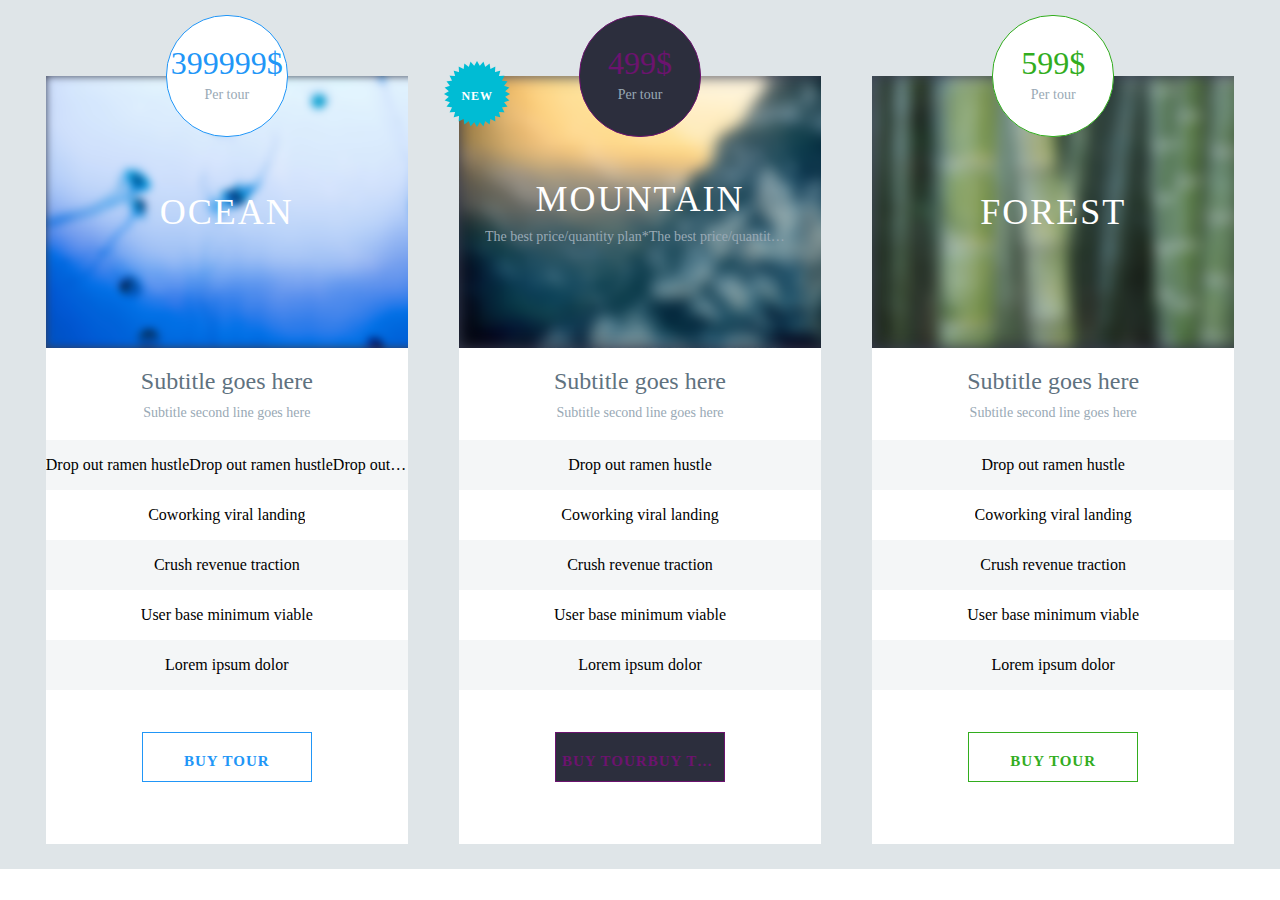
==== commit be70d659: "Overflowed-Text: 2-subtitle,drop-out text" ====
--- a/popup.html
+++ b/popup.html
@@ -1,17 +1,19 @@
 <!DOCTYPE html>
 <html lang="en">
+
   <head>
     <meta charset="UTF-8" />
     <meta name="viewport" content="width=device-width, initial-scale=1.0" />
     <title>Document</title>
     <link rel="stylesheet" href="popup.css" />
   </head>
+
   <body>
     <div class="flex-center container">
       <div class="price-table">
         <div class="price-box ocean">
           <div>
-            <p>399$</p>
+            <p class="price-text">399999$</p>
             <p class="second-subtitle">Per tour</p>
           </div>
         </div>
@@ -75,7 +77,7 @@
             <p>Lorem ipsum dolor</p>
           </div>
           <div>
-            <button id="button" class="btn mountain">Buy tour</button>
+            <button id="button" class="btn mountain">Buy tourBuy tourBuy tourBuy tourBuy tourBuy tour</button>
           </div>
         </div>
       </div>
@@ -110,4 +112,5 @@
       </div>
     </div>
   </body>
-</html>
+
+</html>--- a/popup.css
+++ b/popup.css
@@ -62,6 +62,10 @@
 .price-box p {
   margin: 0px !important;
 }
+.price-text {
+  margin-left: -100%;
+  margin-right: -100%;
+}
 
 /* sub box */
 .descripe-box {
@@ -120,6 +124,7 @@
 
 /* dropout */
 .drop-out {
+  align-items: center;
   width: 362px;
   height: 768px;
   display: flex;
@@ -151,6 +156,9 @@
 }
 
 /* button */
+.btn-container {
+  container: button / inline-size;
+}
 .btn {
   cursor: pointer;
   width: 170px;
@@ -162,8 +170,11 @@
   font-weight: bolder;
   font-family: "Montserrat";
   text-align: center;
-  margin-top: 13%;
-  margin-left: 26%;
+  align-items: center;
+  margin-top: 25%;
+  text-overflow: ellipsis;
+  white-space: nowrap;
+  overflow: hidden;
 }
 
 .btn.forest:hover {
@@ -178,8 +189,6 @@
   width: 170px;
   height: 50px;
   background-color: var(--green);
-  margin-top: 13%;
-  margin-left: 26%;
 }
 
 .btn.ocean:hover {
@@ -194,8 +203,6 @@
   width: 170px;
   height: 50px;
   background-color: var(--blue);
-  margin-top: 13%;
-  margin-left: 26%;
 }
 
 .btn.mountain:hover {
@@ -210,8 +217,6 @@
   width: 170px;
   height: 50px;
   background-color: var(--purple);
-  margin-top: 13%;
-  margin-left: 26%;
 }
 
 /* dropout-subtitle */
@@ -287,8 +292,8 @@
 @media screen and (max-width: 480px) and (min-width: 321px) {
 }
 /* for vertical tablet */
-@media screen and (max-width: 749px) and (min-width: 481px) {
-  .flex {
+@media screen and (max-width: 650px) and (min-width: 481px) {
+  .flex-center {
     flex-wrap: wrap;
   }
 
@@ -402,7 +407,7 @@
   }
 }
 /* for horizontal tablet  and vertical big tablet*/
-@media screen and (max-width: 1023px) and (min-width: 750px) {
+@media screen and (max-width: 1023px) and (min-width: 651px) {
   .flex-center {
     flex-wrap: wrap;
   }
@@ -453,8 +458,6 @@
 
   /* button */
   .btn {
-    margin-top: 12%;
-    margin-left: 3%;
     width: 150px;
     height: 45px;
     font-size: 20px;
@@ -462,8 +465,6 @@
   }
 
   .btn.ocean:hover {
-    margin-top: 12%;
-    margin-left: 3%;
     width: 150px;
     height: 45px;
     font-size: 20px;
@@ -471,8 +472,6 @@
   }
 
   .btn.mountain:hover {
-    margin-top: 12%;
-    margin-left: 3%;
     width: 150px;
     height: 45px;
     font-size: 20px;
@@ -480,8 +479,6 @@
   }
 
   .btn.forest:hover {
-    margin-top: 12%;
-    margin-left: 3%;
     width: 150px;
     height: 45px;
     font-size: 20px;
@@ -565,8 +562,6 @@
 
   /* button */
   .btn {
-    margin-top: 12%;
-    margin-left: 0%;
     width: 100px;
     height: 35px;
     font-size: 12px;
@@ -574,8 +569,6 @@
   }
 
   .btn.ocean:hover {
-    margin-top: 12%;
-    margin-left: 0%;
     width: 100px;
     height: 35px;
     font-size: 12px;
@@ -583,8 +576,6 @@
   }
 
   .btn.mountain:hover {
-    margin-top: 12%;
-    margin-left: 0%;
     width: 100px;
     height: 35px;
     font-size: 12px;
@@ -592,8 +583,6 @@
   }
 
   .btn.forest:hover {
-    margin-top: 12%;
-    margin-left: 0%;
     width: 100px;
     height: 35px;
     font-size: 12px;
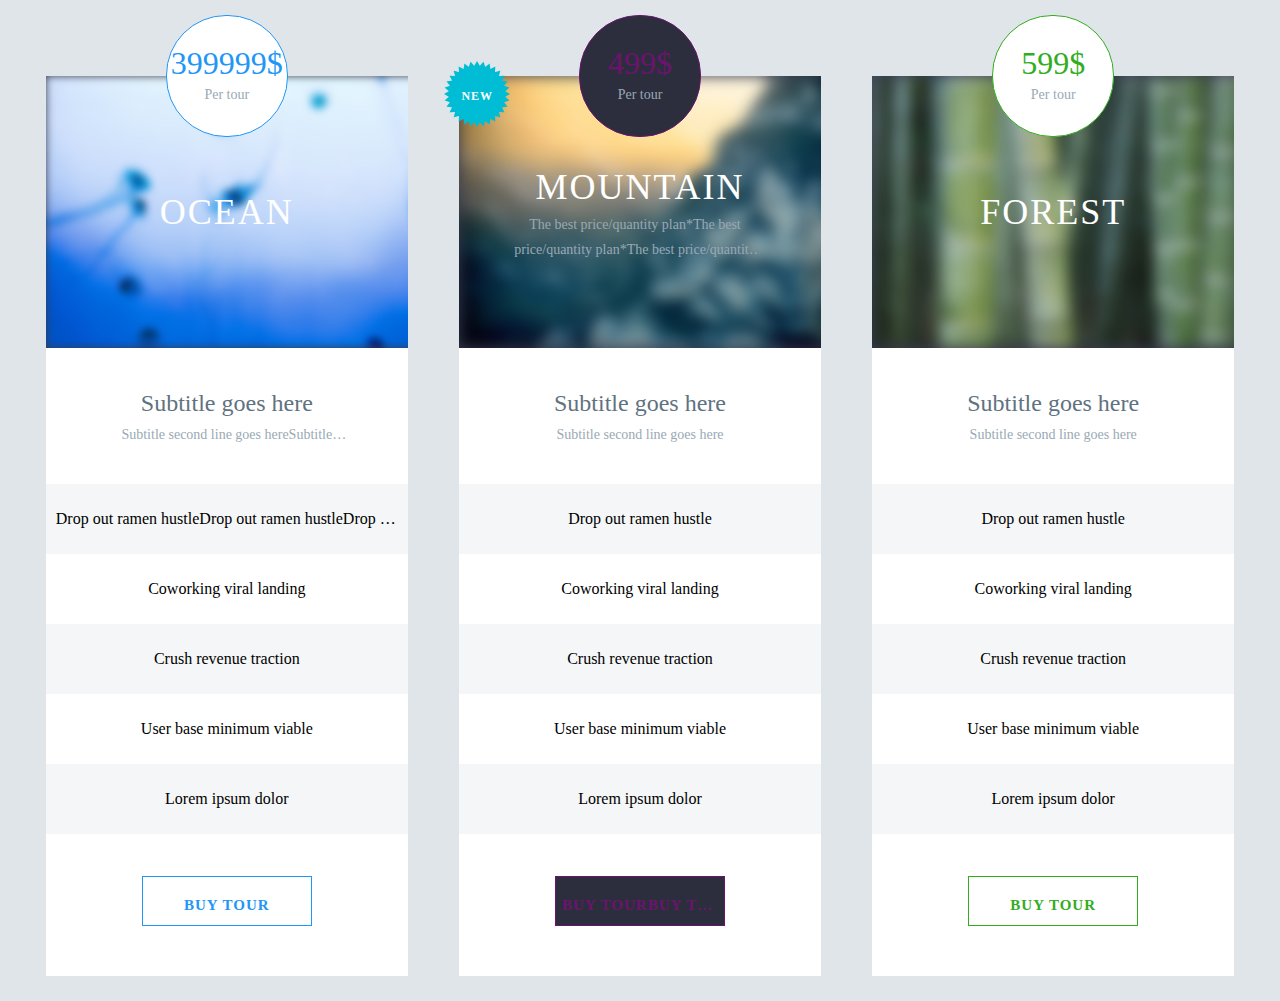
==== commit baa2580e: "Overflowed-Text: Webkit-style" ====
--- a/popup.html
+++ b/popup.html
@@ -24,7 +24,8 @@
           <div class="subcription">
             <div>
               <p class="subtitle">Subtitle goes here</p>
-              <p class="second-subtitle">Subtitle second line goes here</p>
+              <p class="second-subtitle">Subtitle second line goes hereSubtitle second line goesSubtitle second line
+                goesSubtitle second line goesSubtitle second line goes</p>
             </div>
           </div>
           <div class="dropout-text">
--- a/popup.css
+++ b/popup.css
@@ -35,7 +35,7 @@
 
 .price-table {
   width: 362px;
-  height: 768px;
+  height: 900px;
   margin: 2%;
   position: relative;
   padding-top: 50px;
@@ -126,7 +126,7 @@
 .drop-out {
   align-items: center;
   width: 362px;
-  height: 768px;
+  height: 900px;
   display: flex;
   flex-direction: column;
   background-color: var(--white);
@@ -143,6 +143,7 @@
 }
 
 .dropout-text p {
+  padding: 10px;
   text-overflow: ellipsis;
   white-space: nowrap;
   overflow: hidden;
@@ -150,7 +151,8 @@
 }
 
 .dropout-text p:nth-child(odd) {
-  width: 362px;
+  padding: 10px;
+  width: 342px;
   height: 50px;
   background-color: var(--q-white);
 }
@@ -224,7 +226,7 @@
   display: flex;
   justify-content: center;
   align-items: center;
-  padding: 15px;
+  padding: 37px;
 }
 
 .subcription p {
@@ -253,13 +255,23 @@
   text-align: center;
 }
 /* description@@ */
+.subcription p {
+  overflow: hidden;
+  text-overflow: ellipsis;
+  display: -webkit-box;
+  max-width: 250px;
+  -webkit-line-clamp: 1;
+  -webkit-box-orient: vertical;
+}
 .second-subtitle p {
   text-align: center;
-  width: 300px;
   margin: 0px !important;
+  overflow: hidden;
   text-overflow: ellipsis;
-  overflow: hidden;
-  white-space: nowrap;
+  display: -webkit-box;
+  max-width: 250px;
+  -webkit-line-clamp: 2;
+  -webkit-box-orient: vertical;
 }
 /* New-pick */
 .new {
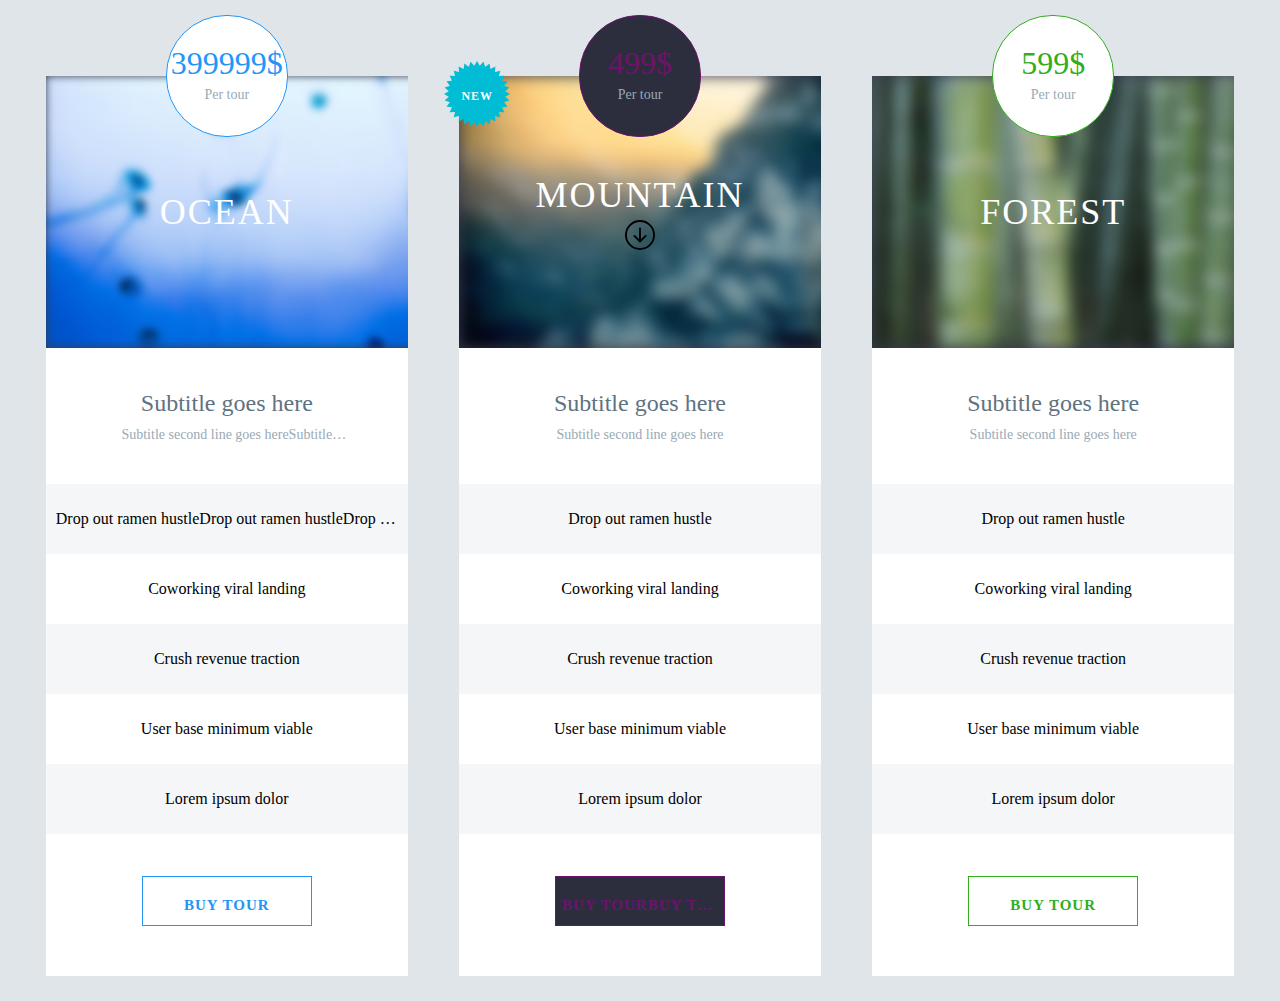
==== commit fba18ea7: "Full responsive" ====
--- a/popup.html
+++ b/popup.html
@@ -6,6 +6,7 @@
     <meta name="viewport" content="width=device-width, initial-scale=1.0" />
     <title>Document</title>
     <link rel="stylesheet" href="popup.css" />
+    <script type="text/javascript" src="second-subtitle.js"></script>
   </head>
 
   <body>
@@ -56,7 +57,17 @@
         <div class="drop-out">
           <div class="flex-center descripe-box mountain-theme">
             <div class="description">Mountain</div>
-            <div class="second-subtitle">
+            <div>
+              <a id="a-sub" onClick="toggle('2-sub','a-sub')">
+                <svg xmlns="http://www.w3.org/2000/svg" width="30" height="30" fill="currentColor"
+                  class="bi bi-arrow-down-circle" viewBox="0 0 16 16">
+                  <path fill-rule="evenodd"
+                    d="M1 8a7 7 0 1 0 14 0A7 7 0 0 0 1 8m15 0A8 8 0 1 1 0 8a8 8 0 0 1 16 0M8.5 4.5a.5.5 0 0 0-1 0v5.793L5.354 8.146a.5.5 0 1 0-.708.708l3 3a.5.5 0 0 0 .708 0l3-3a.5.5 0 0 0-.708-.708L8.5 10.293z" />
+                </svg>
+              </a>
+            </div>
+            <div id="2-sub" onClick="toggle('a-sub','2-sub')" class="second-subtitle"
+              style="display: none; cursor: pointer;">
               <p>
                 The best price/quantity plan*The best price/quantity plan*The
                 best price/quantity plan*The best price/quantity plan*The best
--- a/popup.css
+++ b/popup.css
@@ -18,6 +18,14 @@
 body {
   margin: 0;
   padding: 0;
+}
+
+#a-sub {
+  cursor: pointer;
+}
+
+#a-sub:hover {
+  color: var(--gray);
 }
 /* flex box */
 .flex-center {
@@ -269,9 +277,9 @@
   overflow: hidden;
   text-overflow: ellipsis;
   display: -webkit-box;
-  max-width: 250px;
   -webkit-line-clamp: 2;
   -webkit-box-orient: vertical;
+  padding: 0 5%;
 }
 /* New-pick */
 .new {
@@ -299,9 +307,18 @@
 /* responsive */
 /* for vertical phone */
 @media screen and (max-width: 320px) {
+  .flex-center {
+    flex-wrap: wrap;
+  }
 }
 /* for horizontal phone */
 @media screen and (max-width: 480px) and (min-width: 321px) {
+  .flex-center {
+    flex-wrap: wrap;
+  }
+  .price-table {
+    padding: 65px;
+  }
 }
 /* for vertical tablet */
 @media screen and (max-width: 650px) and (min-width: 481px) {
@@ -342,6 +359,7 @@
   }
 
   .dropout-text {
+    padding: 2px;
     width: 195px;
     height: 140px;
     font-size: 12px;
@@ -349,6 +367,7 @@
   }
 
   .dropout-text p:nth-child(odd) {
+    padding: 2px;
     width: 195px;
     height: 30px;
   }
@@ -426,7 +445,7 @@
 
   .price-table {
     width: 350px;
-    height: 750px;
+    height: 850px;
     padding: 50px;
     text-align: center;
     align-items: center;
@@ -448,23 +467,23 @@
   .description {
     font-size: 30px;
     letter-spacing: 2px;
-    line-height: 25px;
+    line-height: 40px;
   }
 
   .drop-out {
     width: 350px;
-    height: 750px;
+    height: 850px;
   }
 
   .dropout-text {
-    width: 350px;
+    width: 330px;
     height: 140px;
     font-size: 15px;
     line-height: 60px;
   }
 
   .dropout-text p:nth-child(odd) {
-    width: 350px;
+    width: 330px;
     height: 60px;
   }
 
@@ -509,7 +528,7 @@
 
   .second-subtitle {
     font-size: 15px;
-    line-height: 15px;
+    line-height: 22px;
   }
   /* New-pick */
   .new {
@@ -528,20 +547,24 @@
 }
 /* for horizontal big tablet*/
 @media screen and (min-width: 1024px) and (max-width: 1240px) {
+  #a-sub {
+    width: 20px;
+    height: 20px;
+  }
   .price-table {
     width: 250px;
-    height: 550px;
+    height: 650px;
     padding: 20px;
     text-align: center;
     align-items: center;
   }
 
   .price-box {
-    width: 60px;
-    height: 60px;
-    border-radius: 60px;
-    font-size: 14px;
-    line-height: 12px;
+    width: 50px;
+    height: 50px;
+    border-radius: 30px;
+    font-size: 12px;
+    line-height: 10px;
   }
 
   .descripe-box {
@@ -552,23 +575,23 @@
   .description {
     font-size: 18px;
     letter-spacing: 2px;
-    line-height: 25px;
+    line-height: 15px;
   }
 
   .drop-out {
     width: 250px;
-    height: 550px;
+    height: 650px;
   }
 
   .dropout-text {
-    width: 250px;
+    width: 230px;
     height: 180px;
     font-size: 12px;
     line-height: 50px;
   }
 
   .dropout-text p:nth-child(odd) {
-    width: 250px;
+    width: 230px;
     height: 50px;
   }
 
@@ -612,8 +635,9 @@
   }
 
   .second-subtitle {
-    font-size: 12px;
-    line-height: 20px;
+    max-width: 250px;
+    font-size: 10px;
+    line-height: 12px;
   }
   /* New-pick */
   .new {
@@ -631,7 +655,7 @@
   }
 }
 /* for desktop*/
-@media screen and (min-width: 1240px) {
+@media screen and (min-width: 1250px) {
   .background1,
   .price-table,
   .drop-out {
